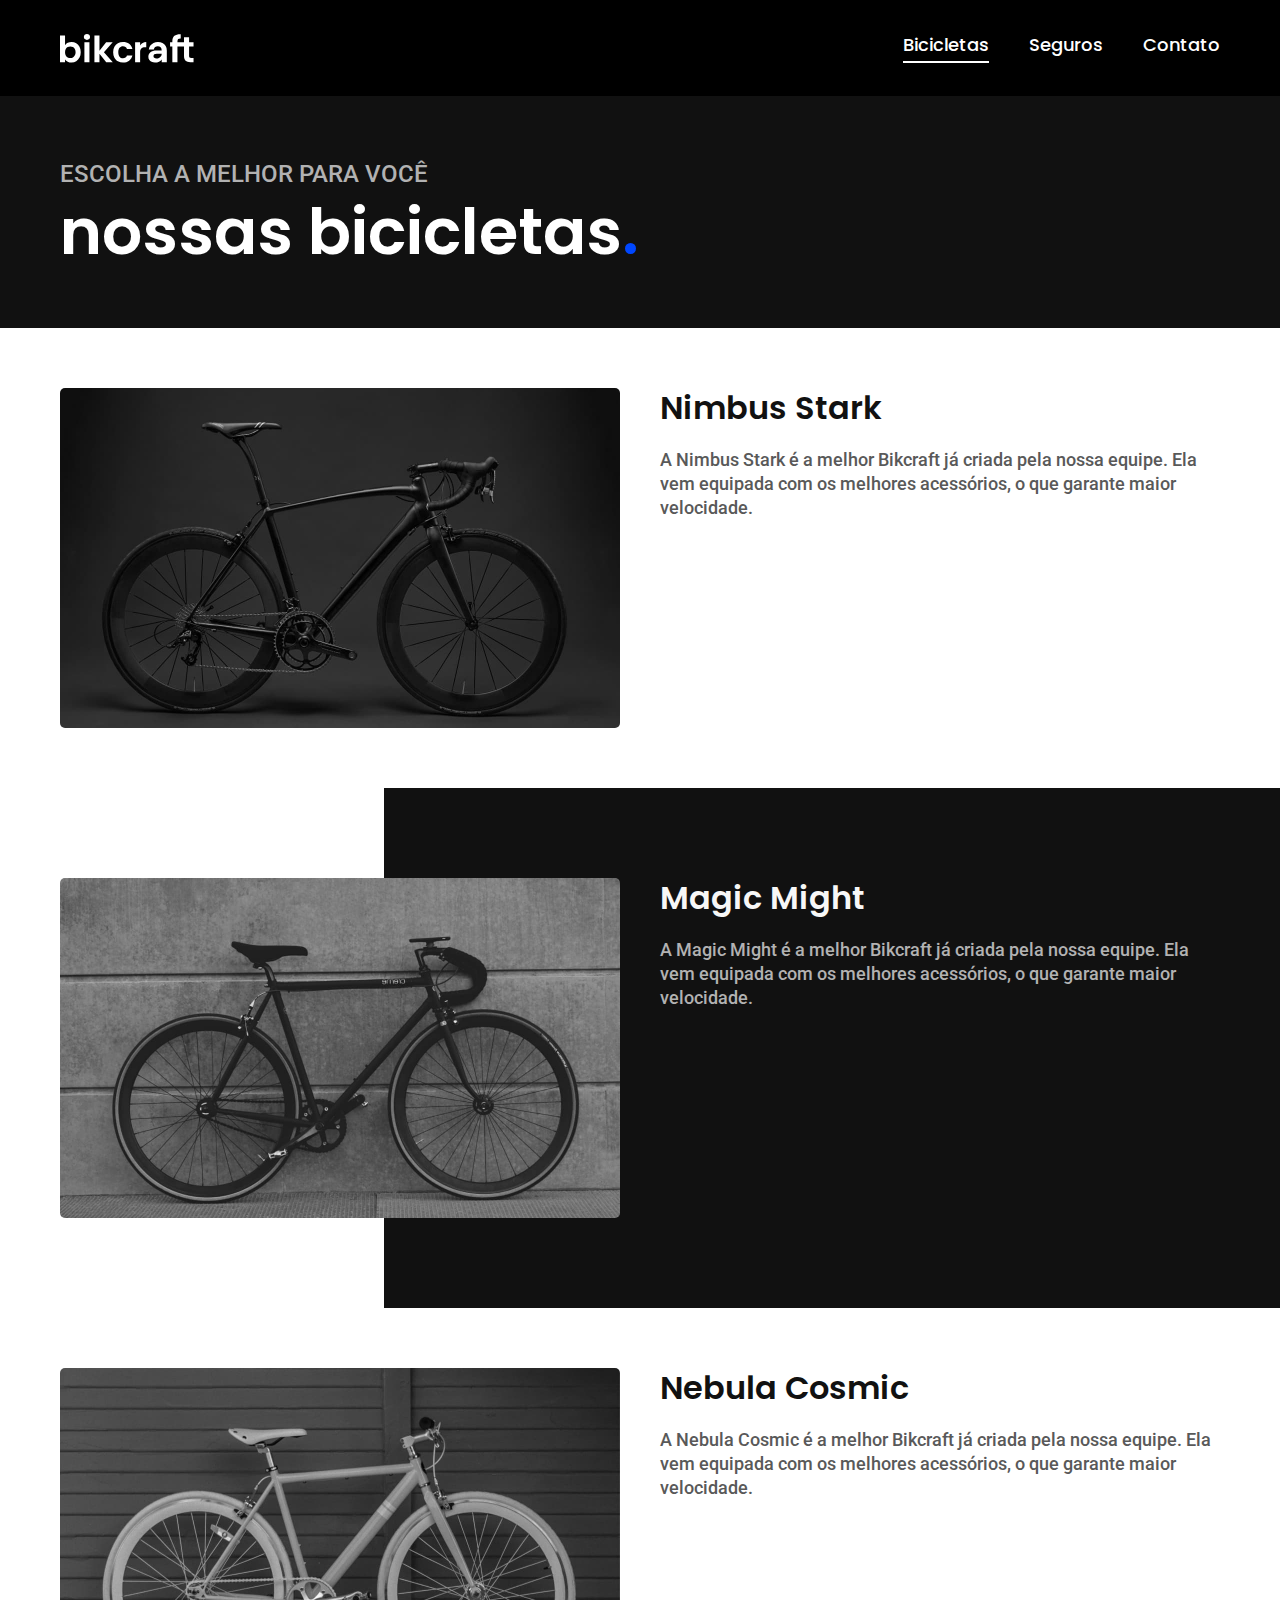
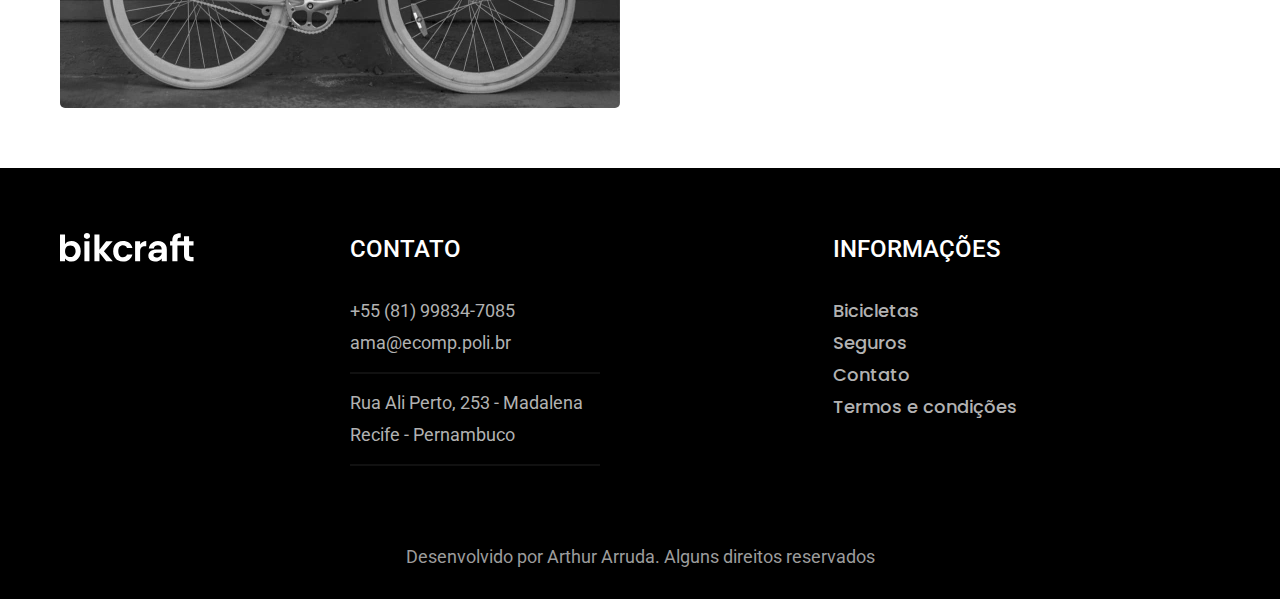
==== páginas/bicicletas.html @ e0dfc89c "adicionei algumas medias queries" ====
<!DOCTYPE html>
<html lang="pt-br">
<head>
    <meta charset="UTF-8">
    <meta name="viewport" content="width=device-width, initial-scale=1.0">
    <title>Bikcraft - Bicicletas</title>
    <link rel="stylesheet" href="../estilos/paginas/paginas-style.css">
</head>
<body>
    <header class = "header-bg">
        <div class = "header flex">
            <a href="../index.html"><img src="../imagens/originais/icones/gerais/logo.svg" alt="Bikcraft"></a>
            <nav>
                <ul class = "header-menu flex">
                    <li id = "bicicletas"><a href="páginas/bicicletas.html">Bicicletas</a></li>
                    <li id = "seguros"><a href="#seguros">Seguros</a></li>
                    <li id = "contato"><a href="#contato">Contato</a></li>
                </ul>
            </nav>
        </div>
    </header>
    <section class = "titulo-bg">
        <div class = "titulo">
            <h4>ESCOLHA A MELHOR PARA VOCÊ</h4>
            <h1>nossas bicicletas<span class = "ponto-final">.</span></h1>
        </div>
    </section>
   
    <main>
        <section class = "bicicletas">
            <div id = "nimbus" class = "bicicleta-modelo grid">
                <img src="../imagens/reduzidas/bicicletas/nimbus.jpg" alt="Nimbus stark">
                <div class = "bicicleta-info">
                    <h2>Nimbus Stark</h2>
                    <p>A Nimbus Stark é a melhor Bikcraft já criada pela   nossa equipe. Ela vem equipada com os melhores acessórios, o que garante maior velocidade.</p>
                </div>
            </div>

            <div class = "fundo-preto">
                <div id = "magic" class = "bicicleta-modelo grid">
                    <img src="../imagens/reduzidas/bicicletas/magic.jpg" alt="Magic Might">
                    <div class = "bicicleta-info destaque">
                        <h2>Magic Might</h2>
                        <p>A Magic Might é a melhor Bikcraft já criada pela   nossa equipe. Ela vem equipada com os melhores acessórios, o que garante maior velocidade.</p>
                    </div>
            </div>
            </div>
            
            <div id = "nebula" class = "bicicleta-modelo grid">
                <img src="../imagens/reduzidas/bicicletas/nebula.jpg" alt="Nebula Cosmic">
                <div class = "bicicleta-info">
                    <h2>Nebula Cosmic</h2>
                    <p>A Nebula Cosmic é a melhor Bikcraft já criada pela   nossa equipe. Ela vem equipada com os melhores acessórios, o que garante maior velocidade.</p>
                </div>
            </div>
        </section>
    </main>

    <footer class = "footer-bg" id = "contato">
        <div class = "footer grid">
            <a href="#"><img src="../imagens/originais/icones/gerais/logo.svg" alt="Bikcraft"></a>

            <div class = "footer-contato">
                <h1>CONTATO</h1>
                <div class = "fone">
                    <p>+55 (81) 99834-7085 <br>
                       ama@ecomp.poli.br</p>
                </div>
                <div class = "endereco">
                    <p>Rua Ali Perto, 253 - Madalena<br>
                       Recife - Pernambuco</p>
                </div>
                <div class = "redes-sociais flex">
                    <img src="imagens/originais/icones/redes-branco/instagram.svg" alt="">
                    <img src="imagens/originais/icones/redes-branco/facebook.svg" alt="">
                    <img src="imagens/originais/icones/redes-branco/youtube.svg" alt="">
                </div>
            </div>
            <div class = "footer-info">
                <h1>INFORMAÇÕES</h1>
                <ul>
                    <a href="#">
                        <li>Bicicletas</li>
                    </a>
                    <a href="#">
                        <li>Seguros</li>
                    </a>
                    <a href="#">
                        <li>Contato</li>
                    </a>
                    <a href="#">
                        <li>Termos e condições</li>
                    </a>
                </ul>
            </div>
        </div>
        <h5>Desenvolvido por Arthur Arruda. Alguns direitos reservados</h5>
    </footer>
</body>
</html>
---- estilos/paginas/paginas-style.css ----
@import '../globais/uteis.css';
@import '../globais/header.css';
@import '../globais/footer.css';
@import '../globais/titulo.css';
@import 'bicicletas/bicicletas.css';
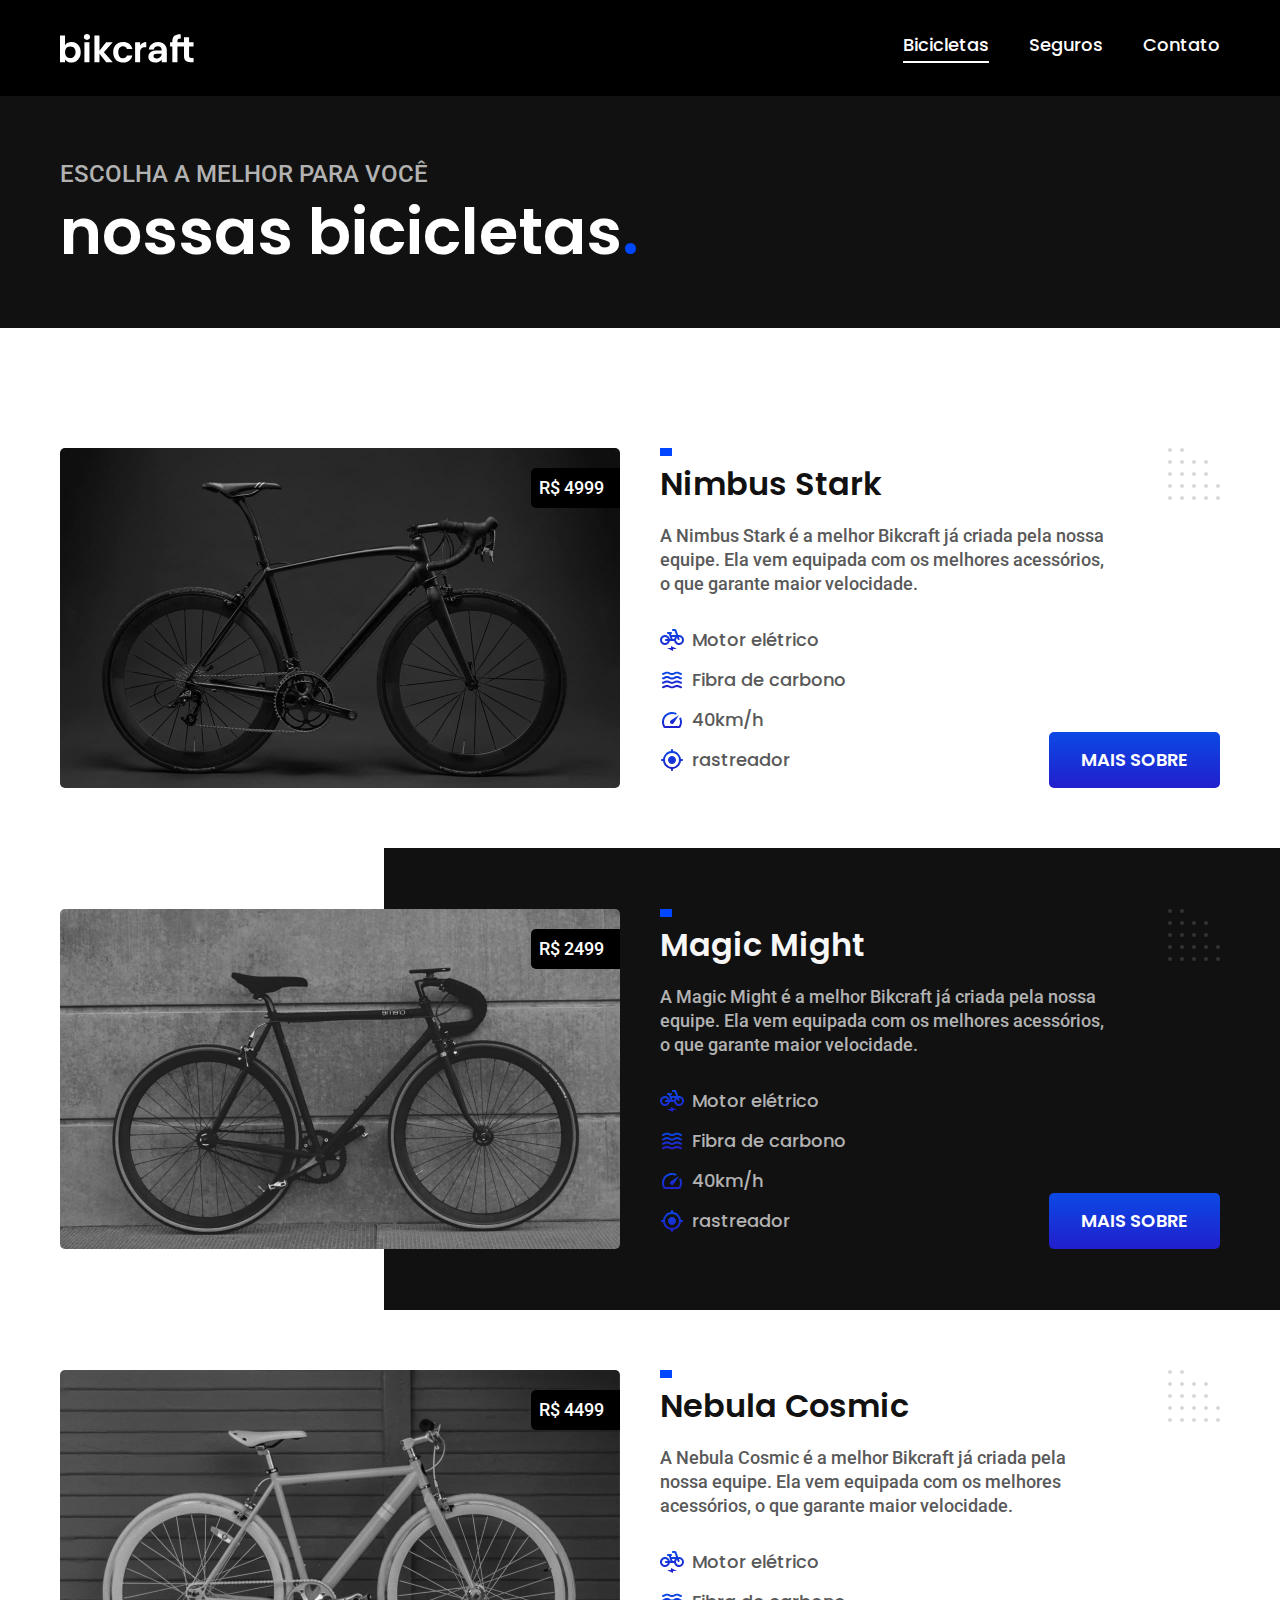
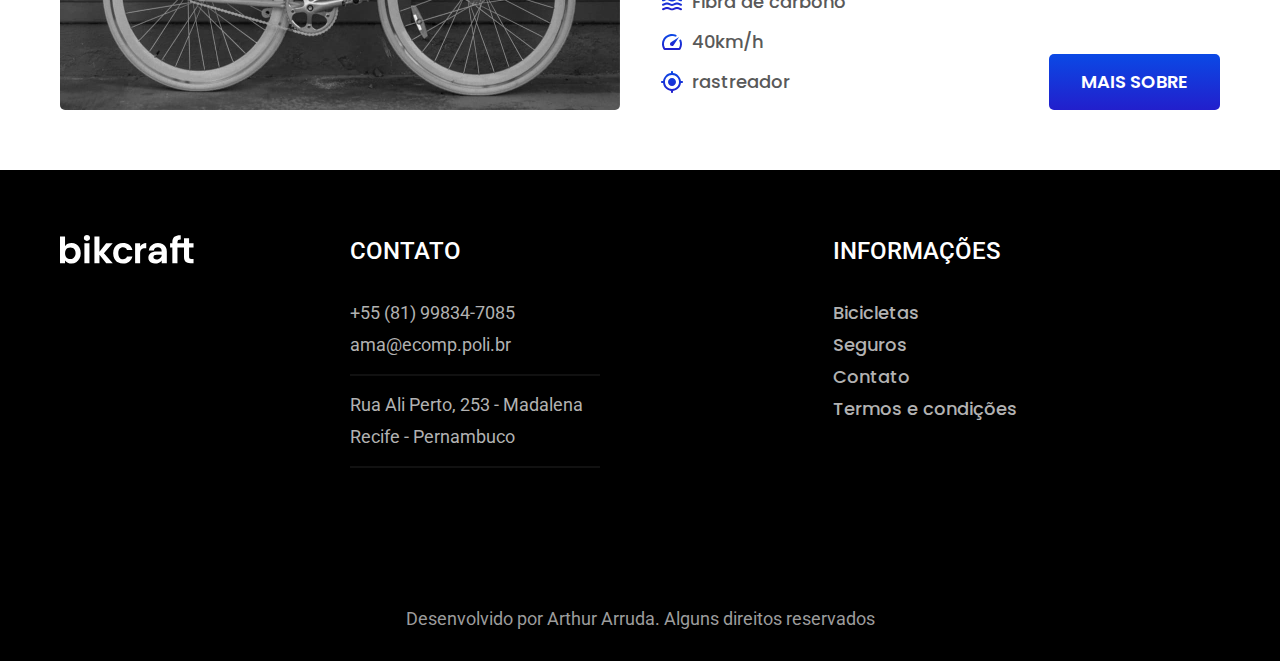
==== commit 69193337: "adicionei as media queries da página 'bicicletas'" ====
--- a/páginas/bicicletas.html
+++ b/páginas/bicicletas.html
@@ -29,28 +29,66 @@
     <main>
         <section class = "bicicletas">
             <div id = "nimbus" class = "bicicleta-modelo grid">
-                <img src="../imagens/reduzidas/bicicletas/nimbus.jpg" alt="Nimbus stark">
+                <div class = "img-bike nimbus"><img src="../imagens/reduzidas/bicicletas/nimbus.jpg" alt="Nimbus stark"></div>
                 <div class = "bicicleta-info">
                     <h2>Nimbus Stark</h2>
                     <p>A Nimbus Stark é a melhor Bikcraft já criada pela   nossa equipe. Ela vem equipada com os melhores acessórios, o que garante maior velocidade.</p>
+                    <div class = "vantagem-btn grid">
+                        <ul class = "vantagens">
+                            <li class = "eletrico flex">
+                                <img src="../imagens/originais/icones/vantagens/eletrica.svg" alt="">Motor elétrico</li>
+                            <li class = "carbono flex">
+                                <img src="../imagens/originais/icones/vantagens/carbono.svg" alt="">Fibra de carbono</li>
+                            <li class = "velocidade flex">
+                                <img src="../imagens/originais/icones/vantagens/velocidade.svg" alt="">40km/h</li>
+                            <li class = "rastreador flex">
+                                <img src="../imagens/originais/icones/vantagens/rastreador.svg" alt="">rastreador</li>
+                        </ul>
+                        <a href="#" class = "btn">MAIS SOBRE</a>
+                    </div>
                 </div>
             </div>
-
             <div class = "fundo-preto">
                 <div id = "magic" class = "bicicleta-modelo grid">
-                    <img src="../imagens/reduzidas/bicicletas/magic.jpg" alt="Magic Might">
+                    <div  class = "img-bike magic"><img src="../imagens/reduzidas/bicicletas/magic.jpg" alt="Magic Might"></div>
                     <div class = "bicicleta-info destaque">
                         <h2>Magic Might</h2>
                         <p>A Magic Might é a melhor Bikcraft já criada pela   nossa equipe. Ela vem equipada com os melhores acessórios, o que garante maior velocidade.</p>
+                        <div class = "vantagem-btn grid">
+                            <ul class = "vantagens-preto">
+                                <li class = "eletrico flex">
+                                    <img src="../imagens/originais/icones/vantagens/eletrica.svg" alt="">Motor elétrico</li>
+                                <li class = "carbono flex">
+                                    <img src="../imagens/originais/icones/vantagens/carbono.svg" alt="">Fibra de carbono</li>
+                                <li class = "velocidade flex">
+                                    <img src="../imagens/originais/icones/vantagens/velocidade.svg" alt="">40km/h</li>
+                                <li class = "rastreador flex">
+                                    <img src="../imagens/originais/icones/vantagens/rastreador.svg" alt="">rastreador</li>
+                            </ul>
+                            <a href="#" class = "btn">MAIS SOBRE</a>
+                        </div>
                     </div>
             </div>
-            </div>
-            
+            </div>   
             <div id = "nebula" class = "bicicleta-modelo grid">
-                <img src="../imagens/reduzidas/bicicletas/nebula.jpg" alt="Nebula Cosmic">
+                <div class = "img-bike nebula"><img src="../imagens/reduzidas/bicicletas/nebula.jpg" alt="Nebula Cosmic"></div>
                 <div class = "bicicleta-info">
                     <h2>Nebula Cosmic</h2>
                     <p>A Nebula Cosmic é a melhor Bikcraft já criada pela   nossa equipe. Ela vem equipada com os melhores acessórios, o que garante maior velocidade.</p>
+                    <div class = "vantagem-btn grid">
+                        <ul class = "vantagens">
+                            <li class = "eletrico flex">
+                                <img src="../imagens/originais/icones/vantagens/eletrica.svg" alt="">Motor elétrico</li>
+                            <li class = "carbono flex">
+                                <img src="../imagens/originais/icones/vantagens/carbono.svg" alt="">Fibra de carbono</li>
+                            <li class = "velocidade flex">
+                                <img src="../imagens/originais/icones/vantagens/velocidade.svg" alt="">40km/h</li>
+                            <li class = "rastreador flex">
+                                <img src="../imagens/originais/icones/vantagens/rastreador.svg" alt="">rastreador</li>
+                        </ul>
+                        </ul>
+                        <a href="#" class = "btn">MAIS SOBRE</a>
+                    </div>
                 </div>
             </div>
         </section>
@@ -58,7 +96,7 @@
 
     <footer class = "footer-bg" id = "contato">
         <div class = "footer grid">
-            <a href="#"><img src="../imagens/originais/icones/gerais/logo.svg" alt="Bikcraft"></a>
+            <a href="../index.html" class = "home-btn"><img src="../imagens/originais/icones/gerais/logo.svg" alt="Bikcraft"></a>
 
             <div class = "footer-contato">
                 <h1>CONTATO</h1>
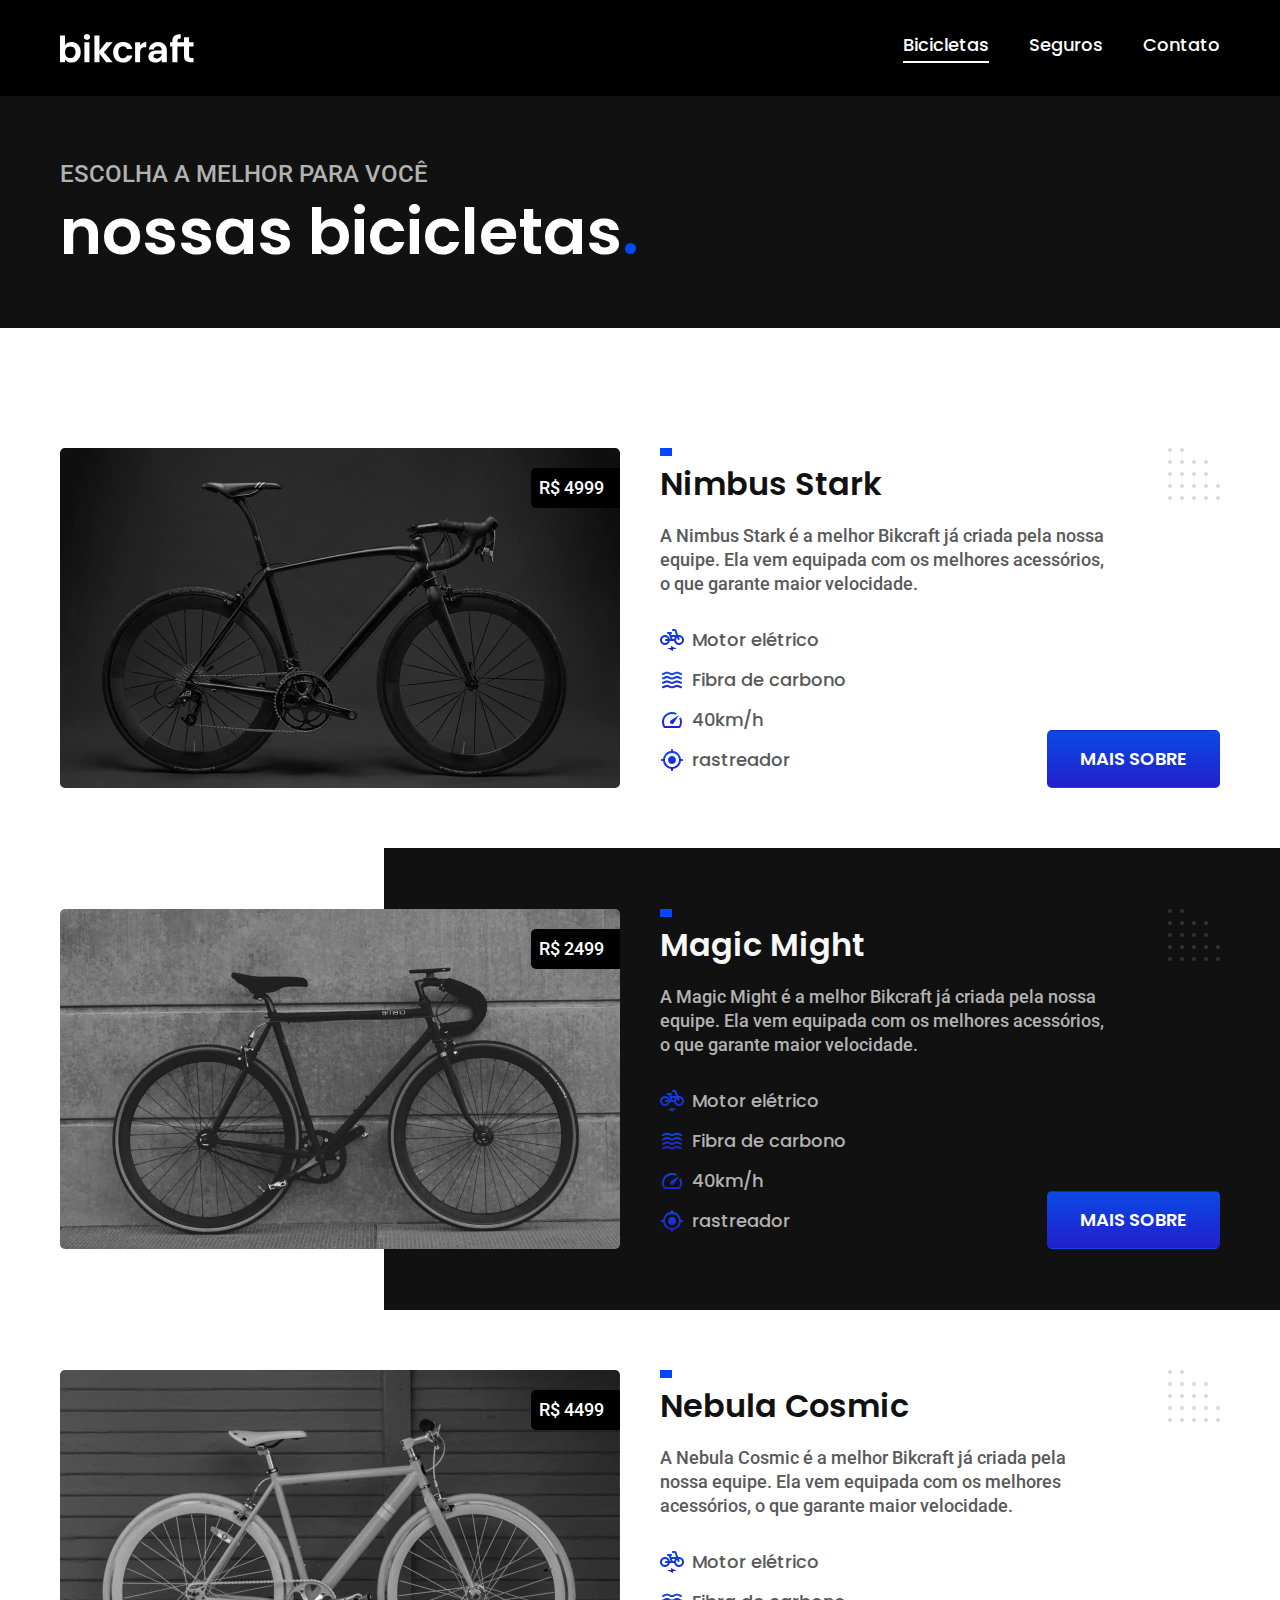
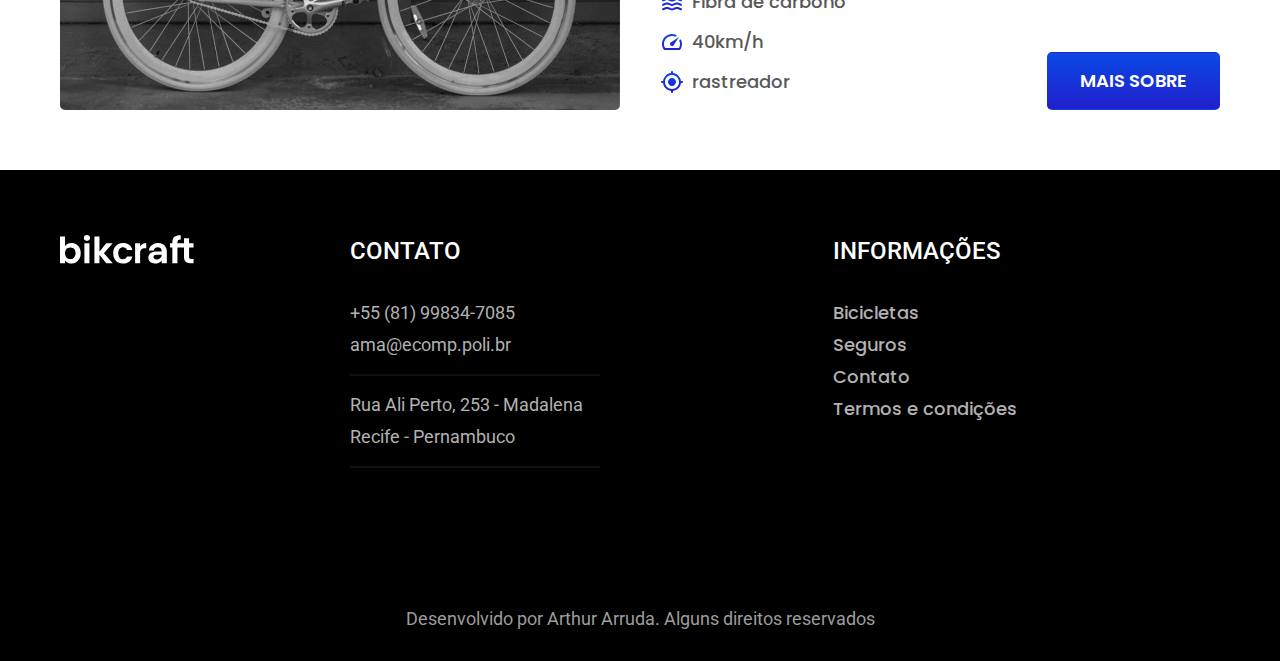
==== commit 250ad0b9: "adicionei a seção de termos e condições" ====
--- a/páginas/bicicletas.html
+++ b/páginas/bicicletas.html
@@ -4,7 +4,7 @@
     <meta charset="UTF-8">
     <meta name="viewport" content="width=device-width, initial-scale=1.0">
     <title>Bikcraft - Bicicletas</title>
-    <link rel="stylesheet" href="../estilos/paginas/paginas-style.css">
+    <link rel="stylesheet" href="../estilos/paginas/bicicletas/bicicletas.css">
 </head>
 <body>
     <header class = "header-bg">
@@ -127,7 +127,9 @@
                         <li>Contato</li>
                     </a>
                     <a href="#">
-                        <li>Termos e condições</li>
+                        <a href="../páginas/termos.html">
+                            <li>Termos e condições</li>
+                        </a>
                     </a>
                 </ul>
             </div>
--- a/estilos/paginas/bicicletas/bicicletas.css
+++ b/estilos/paginas/bicicletas/bicicletas.css
@@ -0,0 +1,137 @@
+@import '../../globais/uteis.css';
+@import '../../globais/header.css';
+@import '../../globais/footer.css';
+@import '../../globais/titulo.css';
+
+.header-menu #bicicletas a::after{
+    display: block;
+}
+.header-menu #bicicletas::after{
+    display: none;
+}
+.titulo-bg{
+    margin-bottom: 120px;
+}
+.bicicleta-modelo{
+    max-width: 1200px;
+    margin: 60px auto;
+    box-sizing: border-box;
+    padding: 0px 20px;
+    grid-template-columns: 1fr 1fr;
+    gap: 40px;
+}
+.bicicleta-modelo img{
+    width: 100%;
+    height: 100%;
+    object-fit: cover;
+    border-radius: 5px;
+}
+.img-bike{
+    position: relative;
+}
+.img-bike::after{
+    content: 'R$ 4999';
+    font: var(--font-2-m);
+    color: var(--w);
+    padding: 8px 16px 8px 8px;
+    border-radius: 5px 0 0 5px;
+    background-color: var(--p);
+    position: absolute;
+    right: 0;
+    top: 20px;
+}
+.magic::after{
+    content: 'R$ 2499';
+}
+.nebula::after{
+    content: 'R$ 4499';
+}
+.bicicleta-info h2{
+    font: var(--font-1-g);
+    color: var(--c11);
+    margin-bottom: 20px;
+    position: relative;
+}
+.vantagens li, .vantagens-preto li{
+    font:var(--font-1-m);
+    color: var(--c8);
+    margin-bottom: 1rem;
+}
+.vantagens-preto li{
+    color: var(--c5);
+}
+.vantagem-btn{
+    grid-template-columns: 1fr 1fr;
+}
+.vantagem-btn a{
+    justify-self: end;
+    align-self: end;
+}
+.vantagem-btn img{
+    width: 24px;
+    margin-right: 8px;
+}
+.bicicleta-info{
+    position: relative;
+}
+.bicicleta-info::before{
+    content: url('../../../imagens/originais/icones/decoradores/cinza/top-right-cinza.svg');
+    position: absolute;
+    right: 0px;
+}
+.bicicleta-info h2::before{
+    content:'';
+    width: 12px;
+    height: 8px;
+    background-color: var(--p1);
+    display: block;
+    margin-bottom: 8px;
+}
+.bicicleta-info p{
+    font: var(--font-2-m);
+    color: var(--c8);
+    margin-bottom: 32px;
+    max-width: 450px;
+}
+.destaque h2{
+    color: var(--c1);
+}
+.destaque p{
+    color: var(--c5);
+}
+.fundo-preto{
+    padding: 1px 0px;
+    background-image: linear-gradient(to right, white 30%, var(--c11) 30%);
+}
+@media (max-width:1000px){
+.bicicleta-modelo{
+    grid-template-columns: 1fr;
+    gap:10px;
+}
+.bicicleta-info h2{
+    position: relative;
+}
+.bicicleta-info h2::before{
+    display: inline-block;
+    margin-right: 8px;
+}
+.vantagem-btn{
+    grid-template-columns: 1fr;
+}
+.vantagem-btn a{
+    justify-self: start;
+}
+.fundo-preto{
+    background-image: linear-gradient(to right, var(--c11) 100%, var(--w) 30%);
+}
+}
+@media (max-width:800px){
+    .header-menu #bicicletas a::after{
+        display: none;
+    }
+}
+@media (max-width:600px){
+    .bicicleta-info::before{
+        display: none;
+    }
+}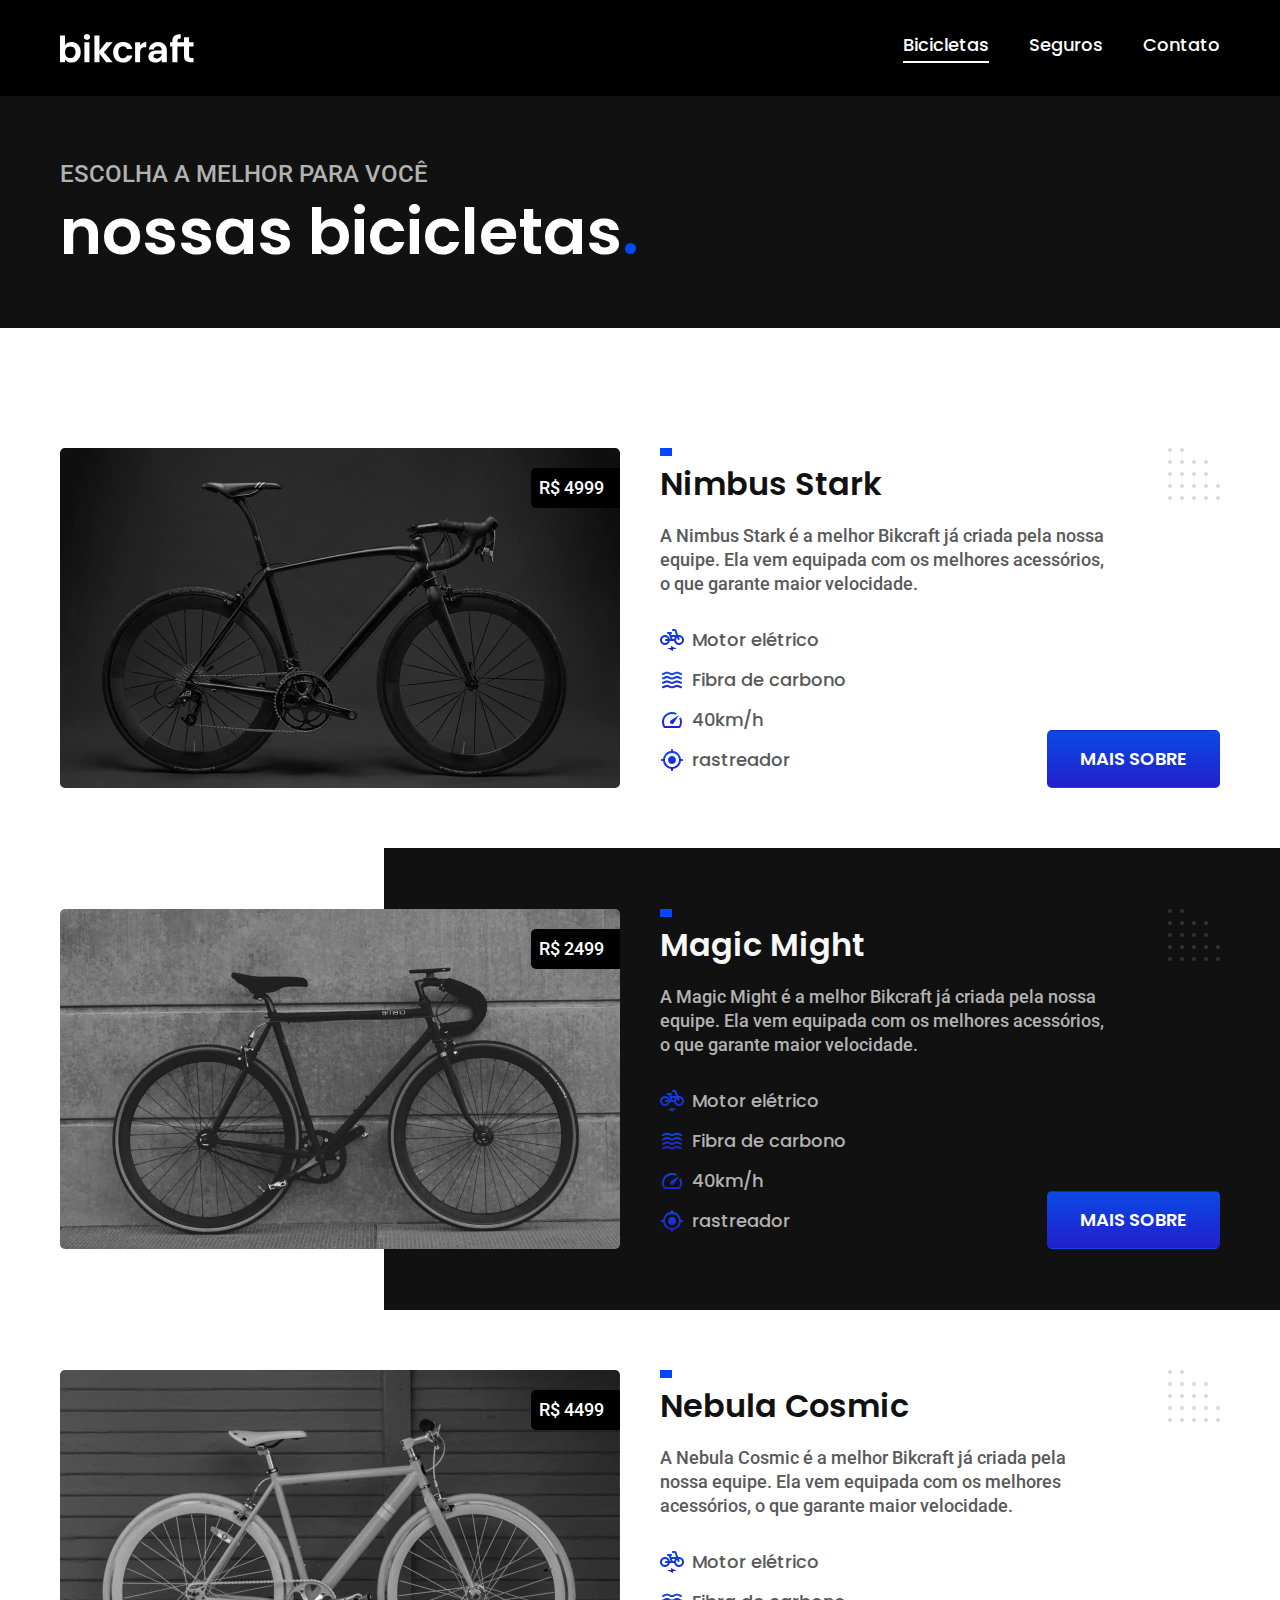
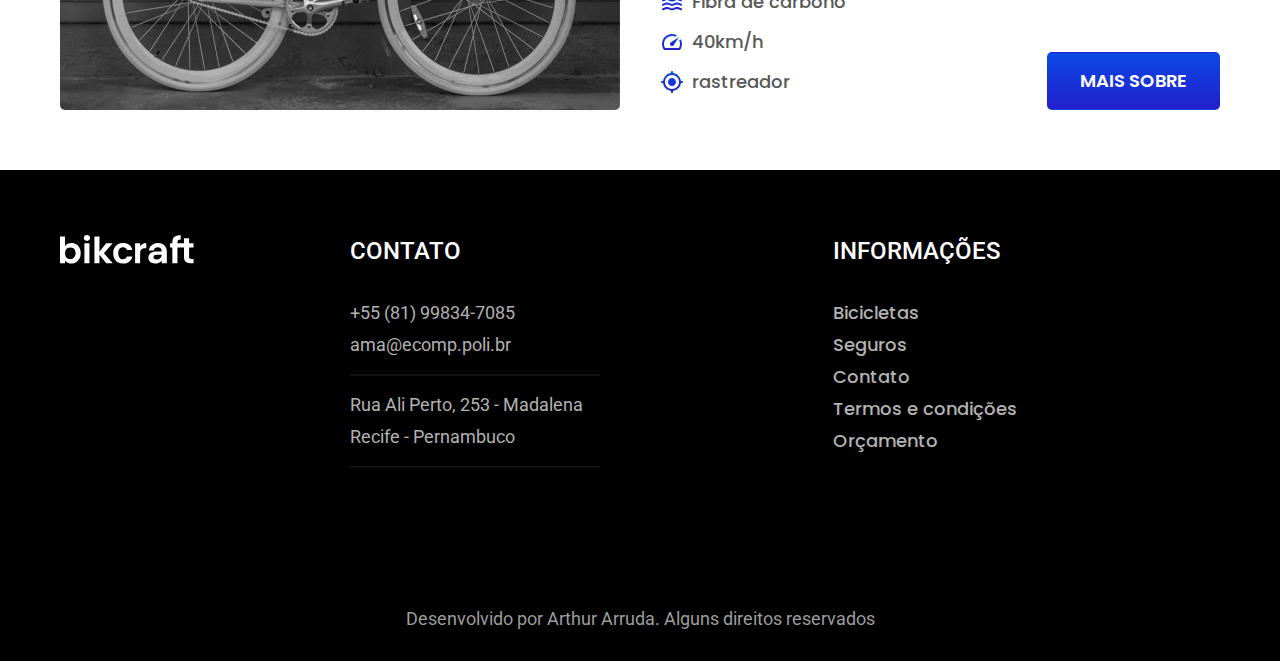
==== commit aef874a6: "Adicionei a seção orçamento, faltando fazer as interações com JS" ====
--- a/páginas/bicicletas.html
+++ b/páginas/bicicletas.html
@@ -12,17 +12,17 @@
             <a href="../index.html"><img src="../imagens/originais/icones/gerais/logo.svg" alt="Bikcraft"></a>
             <nav>
                 <ul class = "header-menu flex">
-                    <li id = "bicicletas"><a href="páginas/bicicletas.html">Bicicletas</a></li>
-                    <li id = "seguros"><a href="#seguros">Seguros</a></li>
-                    <li id = "contato"><a href="#contato">Contato</a></li>
+                    <li id = "bicicletas" class = "pag-atual"><a href="#" class = "link-atual">Bicicletas</a></li>
+                    <li id = "seguros"><a href="seguros.html">Seguros</a></li>
+                    <li id = "contato"><a href="contato.html">Contato</a></li>
                 </ul>
             </nav>
         </div>
     </header>
     <section class = "titulo-bg">
-        <div class = "titulo">
+        <div class = "titulo container">
             <h4>ESCOLHA A MELHOR PARA VOCÊ</h4>
-            <h1>nossas bicicletas<span class = "ponto-final">.</span></h1>
+            <h1 class = "titulo">nossas bicicletas<span class = "ponto-final">.</span></h1>
         </div>
     </section>
    
@@ -95,7 +95,7 @@
     </main>
 
     <footer class = "footer-bg" id = "contato">
-        <div class = "footer grid">
+        <div class = "footer grid container">
             <a href="../index.html" class = "home-btn"><img src="../imagens/originais/icones/gerais/logo.svg" alt="Bikcraft"></a>
 
             <div class = "footer-contato">
@@ -126,10 +126,11 @@
                     <a href="#">
                         <li>Contato</li>
                     </a>
-                    <a href="#">
-                        <a href="../páginas/termos.html">
-                            <li>Termos e condições</li>
-                        </a>
+                    <a href="termos.html">
+                        <li>Termos e condições</li>
+                    </a>
+                    <a href="orçamento.html">
+                        <li>Orçamento</li>
                     </a>
                 </ul>
             </div>
--- a/estilos/paginas/bicicletas/bicicletas.css
+++ b/estilos/paginas/bicicletas/bicicletas.css
@@ -3,12 +3,6 @@
 @import '../../globais/footer.css';
 @import '../../globais/titulo.css';
 
-.header-menu #bicicletas a::after{
-    display: block;
-}
-.header-menu #bicicletas::after{
-    display: none;
-}
 .titulo-bg{
     margin-bottom: 120px;
 }
@@ -125,11 +119,6 @@
     background-image: linear-gradient(to right, var(--c11) 100%, var(--w) 30%);
 }
 }
-@media (max-width:800px){
-    .header-menu #bicicletas a::after{
-        display: none;
-    }
-}
 @media (max-width:600px){
     .bicicleta-info::before{
         display: none;
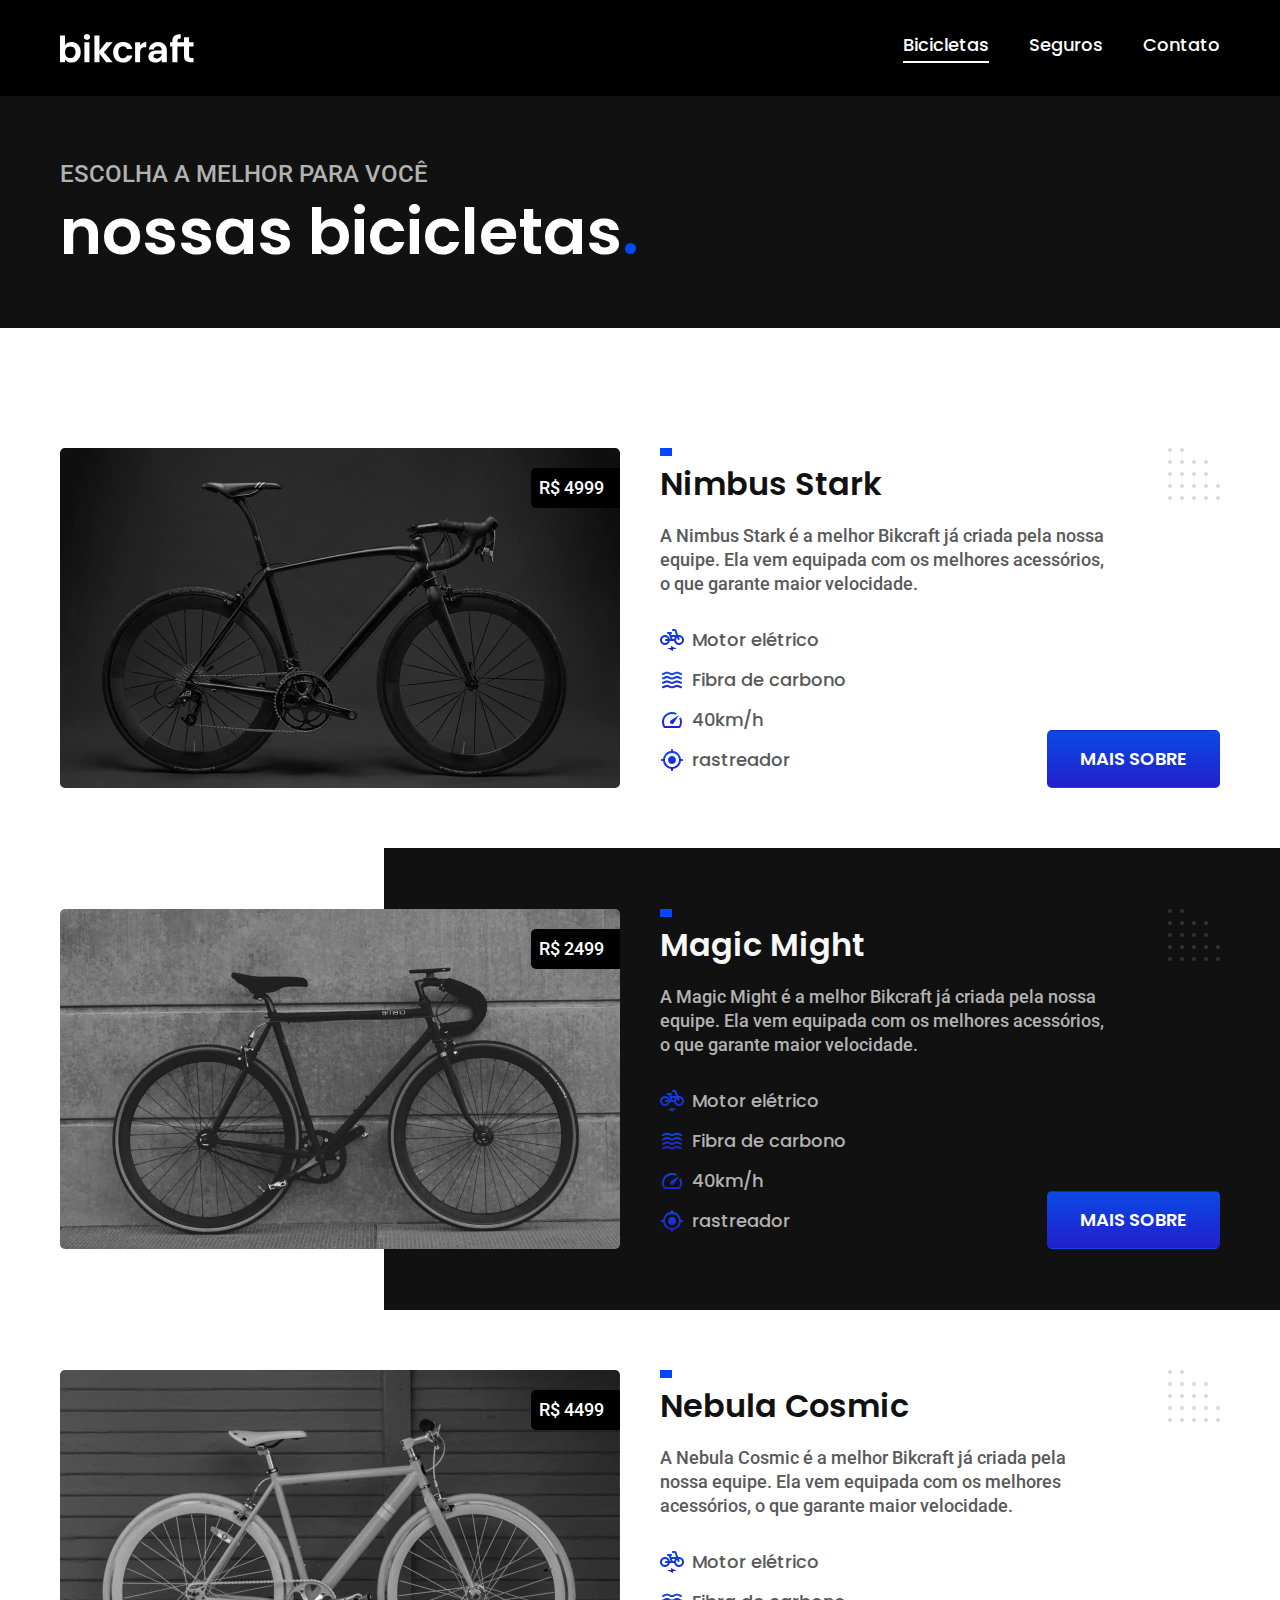
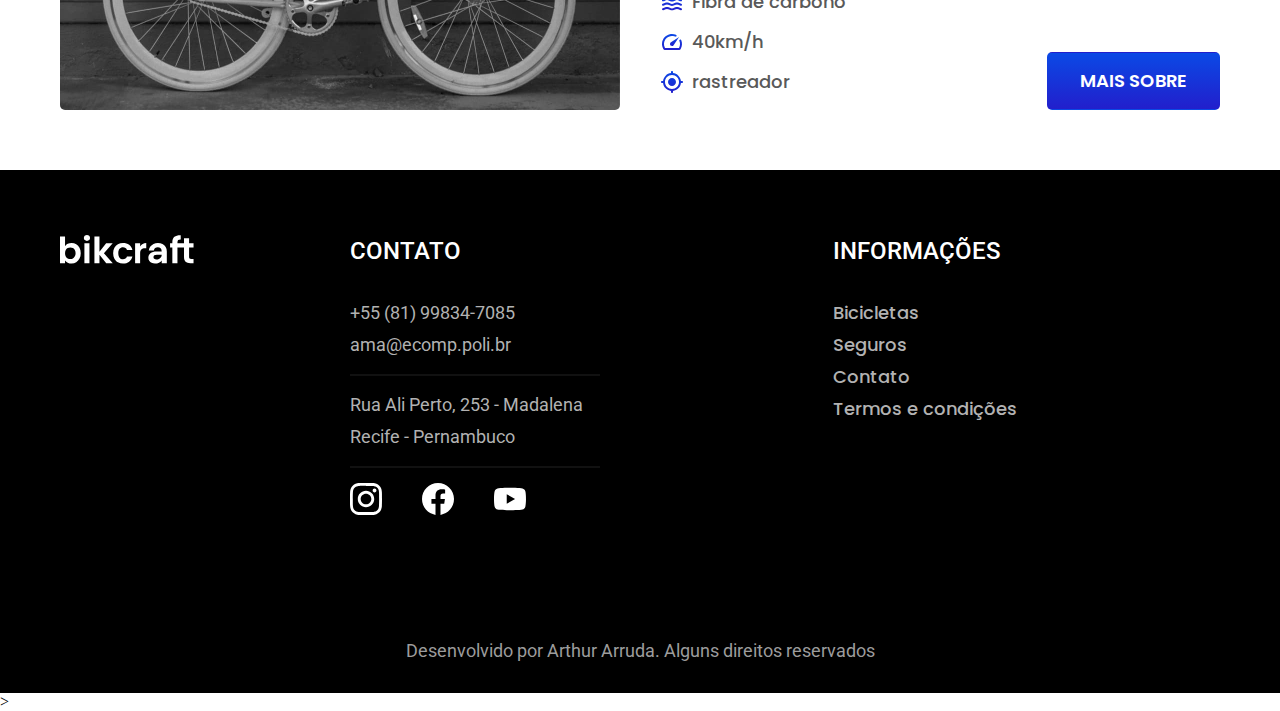
==== commit 04941000: "Adicionei o favicon" ====
--- a/páginas/bicicletas.html
+++ b/páginas/bicicletas.html
@@ -1,141 +1,146 @@
 <!DOCTYPE html>
 <html lang="pt-br">
+
 <head>
     <meta charset="UTF-8">
     <meta name="viewport" content="width=device-width, initial-scale=1.0">
     <title>Bikcraft - Bicicletas</title>
     <link rel="stylesheet" href="../estilos/paginas/bicicletas/bicicletas.css">
 </head>
+
 <body>
-    <header class = "header-bg">
-        <div class = "header flex">
+    <header class="header-bg">
+        <div class="header flex">
             <a href="../index.html"><img src="../imagens/originais/icones/gerais/logo.svg" alt="Bikcraft"></a>
             <nav>
-                <ul class = "header-menu flex">
-                    <li id = "bicicletas" class = "pag-atual"><a href="#" class = "link-atual">Bicicletas</a></li>
-                    <li id = "seguros"><a href="seguros.html">Seguros</a></li>
-                    <li id = "contato"><a href="contato.html">Contato</a></li>
+                <ul class="header-menu flex">
+                    <li id="bicicletas" class="pag-atual"><a href="#" class="link-atual">Bicicletas</a></li>
+                    <li id="seguros"><a href="seguros.html">Seguros</a></li>
+                    <li id="contato"><a href="contato.html">Contato</a></li>
                 </ul>
             </nav>
         </div>
     </header>
-    <section class = "titulo-bg">
-        <div class = "titulo container">
+    <section class="titulo-bg">
+        <div class="titulo container">
             <h4>ESCOLHA A MELHOR PARA VOCÊ</h4>
-            <h1 class = "titulo">nossas bicicletas<span class = "ponto-final">.</span></h1>
+            <h1 class="titulo">nossas bicicletas<span class="ponto-final">.</span></h1>
         </div>
     </section>
-   
+
     <main>
-        <section class = "bicicletas">
-            <div id = "nimbus" class = "bicicleta-modelo grid">
-                <div class = "img-bike nimbus"><img src="../imagens/reduzidas/bicicletas/nimbus.jpg" alt="Nimbus stark"></div>
-                <div class = "bicicleta-info">
+        <section class="bicicletas">
+            <div id="nimbus" class="bicicleta-modelo grid">
+                <div class="img-bike nimbus"><img src="../imagens/reduzidas/bicicletas/nimbus.jpg" alt="Nimbus stark"></div>
+                <div class="bicicleta-info">
                     <h2>Nimbus Stark</h2>
-                    <p>A Nimbus Stark é a melhor Bikcraft já criada pela   nossa equipe. Ela vem equipada com os melhores acessórios, o que garante maior velocidade.</p>
-                    <div class = "vantagem-btn grid">
-                        <ul class = "vantagens">
-                            <li class = "eletrico flex">
-                                <img src="../imagens/originais/icones/vantagens/eletrica.svg" alt="">Motor elétrico</li>
-                            <li class = "carbono flex">
-                                <img src="../imagens/originais/icones/vantagens/carbono.svg" alt="">Fibra de carbono</li>
-                            <li class = "velocidade flex">
-                                <img src="../imagens/originais/icones/vantagens/velocidade.svg" alt="">40km/h</li>
-                            <li class = "rastreador flex">
-                                <img src="../imagens/originais/icones/vantagens/rastreador.svg" alt="">rastreador</li>
+                    <p>A Nimbus Stark é a melhor Bikcraft já criada pela nossa equipe. Ela vem equipada com os melhores acessórios, o que garante maior velocidade.</p>
+                    <div class="vantagem-btn grid">
+                        <ul class="vantagens grid">
+                            <li class="eletrico flex">
+                                <img src="../imagens/originais/icones/vantagens/eletrica.svg" alt="">Motor elétrico
+                            </li>
+                            <li class="carbono flex">
+                                <img src="../imagens/originais/icones/vantagens/carbono.svg" alt="">Fibra de carbono
+                            </li>
+                            <li class="velocidade flex">
+                                <img src="../imagens/originais/icones/vantagens/velocidade.svg" alt="">40km/h
+                            </li>
+                            <li class="rastreador flex">
+                                <img src="../imagens/originais/icones/vantagens/rastreador.svg" alt="">rastreador
+                            </li>
                         </ul>
-                        <a href="#" class = "btn">MAIS SOBRE</a>
+                        <a href="compra/nimbus.html" class="btn">MAIS SOBRE</a>
                     </div>
                 </div>
             </div>
-            <div class = "fundo-preto">
-                <div id = "magic" class = "bicicleta-modelo grid">
-                    <div  class = "img-bike magic"><img src="../imagens/reduzidas/bicicletas/magic.jpg" alt="Magic Might"></div>
-                    <div class = "bicicleta-info destaque">
+            <div class="fundo-preto">
+                <div id="magic" class="bicicleta-modelo grid">
+                    <div class="img-bike magic"><img src="../imagens/reduzidas/bicicletas/magic.jpg" alt="Magic Might"></div>
+                    <div class="bicicleta-info destaque">
                         <h2>Magic Might</h2>
-                        <p>A Magic Might é a melhor Bikcraft já criada pela   nossa equipe. Ela vem equipada com os melhores acessórios, o que garante maior velocidade.</p>
-                        <div class = "vantagem-btn grid">
-                            <ul class = "vantagens-preto">
-                                <li class = "eletrico flex">
-                                    <img src="../imagens/originais/icones/vantagens/eletrica.svg" alt="">Motor elétrico</li>
-                                <li class = "carbono flex">
-                                    <img src="../imagens/originais/icones/vantagens/carbono.svg" alt="">Fibra de carbono</li>
-                                <li class = "velocidade flex">
-                                    <img src="../imagens/originais/icones/vantagens/velocidade.svg" alt="">40km/h</li>
-                                <li class = "rastreador flex">
-                                    <img src="../imagens/originais/icones/vantagens/rastreador.svg" alt="">rastreador</li>
+                        <p>A Magic Might é a melhor Bikcraft já criada pela nossa equipe. Ela vem equipada com os melhores acessórios, o que garante maior velocidade.</p>
+                        <div class="vantagem-btn grid">
+                            <ul class="vantagens-preto">
+                                <li class="eletrico flex">
+                                    <img src="../imagens/originais/icones/vantagens/eletrica.svg" alt="">Motor elétrico
+                                </li>
+                                <li class="carbono flex">
+                                    <img src="../imagens/originais/icones/vantagens/carbono.svg" alt="">Fibra de carbono
+                                </li>
+                                <li class="velocidade flex">
+                                    <img src="../imagens/originais/icones/vantagens/velocidade.svg" alt="">40km/h
+                                </li>
+                                <li class="rastreador flex">
+                                    <img src="../imagens/originais/icones/vantagens/rastreador.svg" alt="">rastreador
+                                </li>
                             </ul>
-                            <a href="#" class = "btn">MAIS SOBRE</a>
+                            <a href="compra/magic.html" class="btn">MAIS SOBRE</a>
                         </div>
                     </div>
+                </div>
             </div>
-            </div>   
-            <div id = "nebula" class = "bicicleta-modelo grid">
-                <div class = "img-bike nebula"><img src="../imagens/reduzidas/bicicletas/nebula.jpg" alt="Nebula Cosmic"></div>
-                <div class = "bicicleta-info">
+            <div id="nebula" class="bicicleta-modelo grid">
+                <div class="img-bike nebula"><img src="../imagens/reduzidas/bicicletas/nebula.jpg" alt="Nebula Cosmic"></div>
+                <div class="bicicleta-info">
                     <h2>Nebula Cosmic</h2>
-                    <p>A Nebula Cosmic é a melhor Bikcraft já criada pela   nossa equipe. Ela vem equipada com os melhores acessórios, o que garante maior velocidade.</p>
-                    <div class = "vantagem-btn grid">
-                        <ul class = "vantagens">
-                            <li class = "eletrico flex">
-                                <img src="../imagens/originais/icones/vantagens/eletrica.svg" alt="">Motor elétrico</li>
-                            <li class = "carbono flex">
-                                <img src="../imagens/originais/icones/vantagens/carbono.svg" alt="">Fibra de carbono</li>
-                            <li class = "velocidade flex">
-                                <img src="../imagens/originais/icones/vantagens/velocidade.svg" alt="">40km/h</li>
-                            <li class = "rastreador flex">
-                                <img src="../imagens/originais/icones/vantagens/rastreador.svg" alt="">rastreador</li>
+                    <p>A Nebula Cosmic é a melhor Bikcraft já criada pela nossa equipe. Ela vem equipada com os melhores acessórios, o que garante maior velocidade.</p>
+                    <div class="vantagem-btn grid">
+                        <ul class="vantagens">
+                            <li class="eletrico flex">
+                                <img src="../imagens/originais/icones/vantagens/eletrica.svg" alt="">Motor elétrico
+                            </li>
+                            <li class="carbono flex">
+                                <img src="../imagens/originais/icones/vantagens/carbono.svg" alt="">Fibra de carbono
+                            </li>
+                            <li class="velocidade flex">
+                                <img src="../imagens/originais/icones/vantagens/velocidade.svg" alt="">40km/h
+                            </li>
+                            <li class="rastreador flex">
+                                <img src="../imagens/originais/icones/vantagens/rastreador.svg" alt="">rastreador
+                            </li>
                         </ul>
                         </ul>
-                        <a href="#" class = "btn">MAIS SOBRE</a>
+                        <a href="compra/nebula.html" class="btn">MAIS SOBRE</a>
                     </div>
                 </div>
             </div>
         </section>
     </main>
 
-    <footer class = "footer-bg" id = "contato">
-        <div class = "footer grid container">
-            <a href="../index.html" class = "home-btn"><img src="../imagens/originais/icones/gerais/logo.svg" alt="Bikcraft"></a>
+    <footer class="footer-bg" id="contato">
+        <div class="footer grid container">
+            <a href="../index.html" class="home-btn"><img src="../imagens/originais/icones/gerais/logo.svg" alt="Bikcraft"></a>
 
-            <div class = "footer-contato">
+            <div class="footer-contato">
                 <h1>CONTATO</h1>
-                <div class = "fone">
+                <div class="fone">
                     <p>+55 (81) 99834-7085 <br>
-                       ama@ecomp.poli.br</p>
+                        ama@ecomp.poli.br</p>
                 </div>
-                <div class = "endereco">
+                <div class="endereco">
                     <p>Rua Ali Perto, 253 - Madalena<br>
-                       Recife - Pernambuco</p>
+                        Recife - Pernambuco</p>
                 </div>
-                <div class = "redes-sociais flex">
-                    <img src="imagens/originais/icones/redes-branco/instagram.svg" alt="">
-                    <img src="imagens/originais/icones/redes-branco/facebook.svg" alt="">
-                    <img src="imagens/originais/icones/redes-branco/youtube.svg" alt="">
+                <div class="redes-sociais flex">
+                    <img src="../imagens/originais/icones/redes-branco/instagram.svg" alt="">
+                    <img src="../imagens/originais/icones/redes-branco/facebook.svg" alt="">
+                    <img src="../imagens/originais/icones/redes-branco/youtube.svg" alt="">
                 </div>
             </div>
-            <div class = "footer-info">
+            <div class="footer-info">
                 <h1>INFORMAÇÕES</h1>
                 <ul>
-                    <a href="#">
-                        <li>Bicicletas</li>
-                    </a>
-                    <a href="#">
-                        <li>Seguros</li>
-                    </a>
-                    <a href="#">
-                        <li>Contato</li>
-                    </a>
-                    <a href="termos.html">
-                        <li>Termos e condições</li>
-                    </a>
-                    <a href="orçamento.html">
-                        <li>Orçamento</li>
-                    </a>
+                    <li><a href="bicicletas.html">Bicicletas</a></li>
+                    <li><a href="seguros.html">Seguros</a></li>
+                    <li><a href="contato.html">Contato</a></li>
+                    <li><a href="termos.html">Termos e condições</a></li>
                 </ul>
             </div>
         </div>
         <h5>Desenvolvido por Arthur Arruda. Alguns direitos reservados</h5>
     </footer>
-</body>
+    <script src="../js/script.js"></script>
+</body>>
+
 </html>--- a/estilos/paginas/bicicletas/bicicletas.css
+++ b/estilos/paginas/bicicletas/bicicletas.css
@@ -115,6 +115,9 @@
 .vantagem-btn a{
     justify-self: start;
 }
+.vantagens{
+    grid-template-columns: 1fr 1fr;
+}
 .fundo-preto{
     background-image: linear-gradient(to right, var(--c11) 100%, var(--w) 30%);
 }
